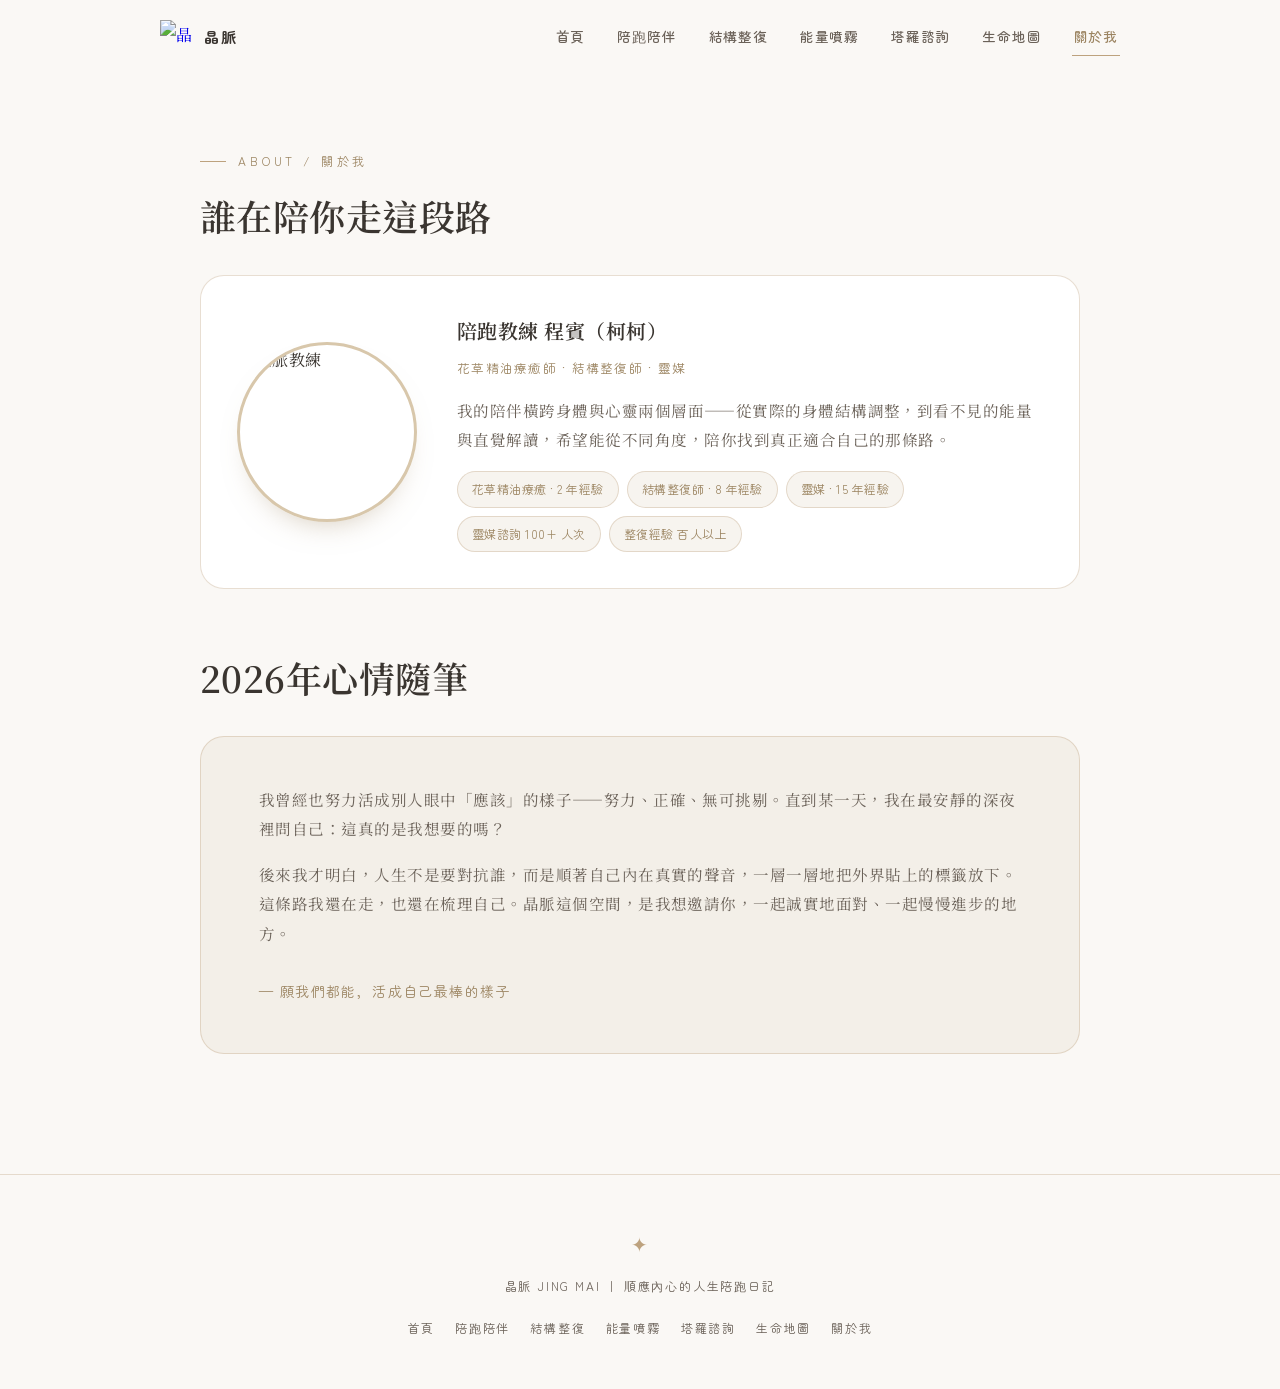
==== about.html @ c733b3c4 "Add files via upload" ====
<!DOCTYPE html>
<html lang="zh-Hant">
<head>
<meta charset="UTF-8">
<meta name="viewport" content="width=device-width, initial-scale=1.0">
<title>關於我｜晶脈</title>
<link rel="stylesheet" href="style.css">
<style>
  #about{ padding-top:150px; }
  #about .about-box{
    background:var(--bg-deep); border:1px solid var(--line); border-radius:24px;
    padding:48px clamp(24px,6vw,58px); margin-top:32px;
  }
  #about .sign{ margin-top:30px; font-family:var(--round); font-size:14px; color:var(--gold-deep); letter-spacing:.1em; }

  .coach-card{
    display:flex; gap:40px; align-items:center; flex-wrap:wrap;
    background:#fff; border:1px solid var(--line); border-radius:24px;
    padding:36px; margin-top:34px;
  }
  .coach-photo{
    width:180px; height:180px; border-radius:50%; overflow:hidden; flex-shrink:0;
    border:3px solid var(--gold-soft); box-shadow:0 16px 30px -18px rgba(157,133,98,0.5);
    margin:0 auto;
  }
  .coach-photo img{ width:100%; height:100%; object-fit:cover; }
  .coach-info{ flex:1 1 260px; }
  .coach-info h3{ font-size:20px; margin-bottom:6px; }
  .coach-info .role{ font-family:var(--round); font-size:12.5px; color:var(--gold-deep); letter-spacing:.1em; margin-bottom:16px; }
  .coach-tags{ display:flex; flex-wrap:wrap; gap:8px; margin-top:16px; }
  .coach-tags span{
    font-family:var(--round); font-size:12px; color:var(--gold-deep);
    background:rgba(189,162,126,0.12); border:1px solid var(--line);
    padding:6px 14px; border-radius:20px;
  }
</style>
</head>
<body>

<nav id="nav">
  <div class="nav-inner">
    <a href="index.html" class="nav-logo"><img src="logo.png" alt="晶脈"><span>晶脈</span></a>
    <div class="nav-links">
      <a href="index.html">首頁</a>
      <a href="companion.html">陪跑陪伴</a>
      <a href="bodywork.html">結構整復</a>
      <a href="spray.html">能量噴霧</a>
      <a href="tarot.html">塔羅諮詢</a>
      <a href="map.html">生命地圖</a>
      <a href="about.html" class="active">關於我</a>
    </div>
  </div>
</nav>

<section id="about">
  <div class="wrap">
    <div class="eyebrow">about / 關於我</div>
    <h2>誰在陪你走這段路</h2>

    <div class="coach-card">
      <div class="coach-photo"><img src="coach.jpeg" alt="晶脈教練"></div>
      <div class="coach-info">
        <h3>陪跑教練 程賓（柯柯）</h3>
        <div class="role">花草精油療癒師 · 結構整復師 · 靈媒</div>
        <p>我的陪伴橫跨身體與心靈兩個層面——從實際的身體結構調整，到看不見的能量與直覺解讀，希望能從不同角度，陪你找到真正適合自己的那條路。</p>
        <div class="coach-tags">
          <span>花草精油療癒 · 2 年經驗</span>
          <span>結構整復師 · 8 年經驗</span>
          <span>靈媒 · 15 年經驗</span>
          <span>靈媒諮詢 100+ 人次</span>
          <span>整復經驗 百人以上</span>
        </div>
      </div>
    </div>

    <h2 style="margin-top:64px;">2026年心情隨筆</h2>
    <div class="about-box">
      <p>我曾經也努力活成別人眼中「應該」的樣子——努力、正確、無可挑剔。直到某一天，我在最安靜的深夜裡問自己：這真的是我想要的嗎？</p>
      <p style="margin-top:16px;">後來我才明白，人生不是要對抗誰，而是順著自己內在真實的聲音，一層一層地把外界貼上的標籤放下。這條路我還在走，也還在梳理自己。晶脈這個空間，是我想邀請你，一起誠實地面對、一起慢慢進步的地方。</p>
      <div class="sign">— 願我們都能，活成自己最棒的樣子</div>
    </div>
  </div>
</section>

<footer>
  <span class="fmark">✦</span>
  晶脈 JING MAI ｜ 順應內心的人生陪跑日記
  <nav class="foot-links">
    <a href="index.html">首頁</a><a href="companion.html">陪跑陪伴</a><a href="bodywork.html">結構整復</a><a href="spray.html">能量噴霧</a><a href="tarot.html">塔羅諮詢</a><a href="map.html">生命地圖</a><a href="about.html">關於我</a>
  </nav>
</footer>

<script>
  window.addEventListener('scroll', () => {
    document.getElementById('nav').classList.toggle('scrolled', window.scrollY > 30);
  });
</script>
</body>
</html>
---- style.css ----
@import url('https://fonts.googleapis.com/css2?family=Noto+Serif+TC:wght@300;400;500;600;700&family=Zen+Maru+Gothic:wght@300;400;500;700&display=swap');

:root{
  --bg: #faf8f5;
  --bg-deep: #f3efe8;
  --gold: #bda27e;
  --gold-soft: #d8c7ab;
  --gold-deep: #9c8562;
  --ink: #3a3530;
  --ink-soft: #6b6259;
  --line: rgba(189,162,126,0.35);
  --serif: 'Noto Serif TC', serif;
  --round: 'Zen Maru Gothic', sans-serif;
}
*{box-sizing:border-box; margin:0; padding:0;}
html{scroll-behavior:smooth;}
body{
  background:var(--bg);
  color:var(--ink);
  font-family:var(--serif);
  line-height:1.9;
  letter-spacing:0.03em;
  overflow-x:hidden;
}
::selection{background:var(--gold-soft); color:var(--ink);}
img{max-width:100%; display:block;}

/* ---------- NAV ---------- */
nav{
  position:fixed; top:0; left:0; right:0; z-index:100;
  display:flex; align-items:center; justify-content:center;
  padding:16px 20px;
  background:rgba(250,248,245,0.8);
  backdrop-filter:blur(10px);
  -webkit-backdrop-filter:blur(10px);
  border-bottom:1px solid transparent;
  transition:border-color .4s ease, box-shadow .4s ease;
}
nav.scrolled{ border-color:var(--line); box-shadow:0 8px 24px -20px rgba(60,50,30,0.4); }
.nav-inner{
  width:100%; max-width:960px;
  display:flex; align-items:center; justify-content:space-between; gap:12px;
}
.nav-logo{ display:flex; align-items:center; gap:10px; text-decoration:none; }
.nav-logo img{ width:34px; height:34px; object-fit:contain; }
.nav-logo span{ font-family:var(--round); font-size:15px; font-weight:700; color:var(--ink); letter-spacing:.1em; }
.nav-links{
  display:flex; gap:clamp(8px,2.4vw,28px); flex-wrap:wrap; justify-content:flex-end;
  font-family:var(--round); font-size:13.5px; font-weight:500;
}
.nav-links a{
  color:var(--ink-soft); text-decoration:none; position:relative;
  padding:8px 2px; letter-spacing:0.06em;
  transition:color .3s ease;
}
.nav-links a::after{
  content:''; position:absolute; left:0; bottom:2px; height:1px; width:0;
  background:var(--gold); transition:width .35s ease;
}
.nav-links a:hover{ color:var(--gold-deep); }
.nav-links a:hover::after{ width:100%; }
.nav-links a.active{ color:var(--gold-deep); }
.nav-links a.active::after{ width:100%; }

section{ position:relative; padding:130px 20px 100px; }
.wrap{ max-width:880px; margin:0 auto; }
.eyebrow{
  font-family:var(--round); font-size:12px; letter-spacing:0.32em;
  color:var(--gold-deep); text-transform:uppercase; margin-bottom:18px;
  display:flex; align-items:center; gap:12px;
}
.eyebrow::before{ content:''; width:26px; height:1px; background:var(--gold); display:inline-block; flex-shrink:0; }

h1,h2,h3{ font-weight:600; color:var(--ink); }
h2{ font-size:clamp(24px,3.2vw,36px); margin-bottom:18px; line-height:1.4; }
p{ color:var(--ink-soft); font-size:15.5px; }

.btn{
  font-family:var(--round); font-size:14px; letter-spacing:0.06em;
  padding:14px 32px; border-radius:30px; text-decoration:none;
  display:inline-block; transition:all .35s ease; border:1px solid var(--gold);
}
.btn-primary{ background:var(--gold); color:#fff; }
.btn-primary:hover{ background:var(--gold-deep); box-shadow:0 12px 24px -10px rgba(157,133,98,0.55); transform:translateY(-2px); }
.btn-ghost{ background:transparent; color:var(--gold-deep); }
.btn-ghost:hover{ background:rgba(189,162,126,0.1); transform:translateY(-2px); }

.divider{ display:flex; align-items:center; gap:16px; max-width:880px; margin:0 auto; color:var(--gold); opacity:.6; }
.divider .l,.divider .r{ flex:1; height:1px; background:linear-gradient(90deg, transparent, var(--gold), transparent); }
.divider span{ font-size:12px; letter-spacing:0.3em; font-family:var(--round); }

footer{
  text-align:center; padding:50px 20px 44px; font-family:var(--round);
  font-size:12px; color:var(--ink-soft); letter-spacing:.15em;
  border-top:1px solid var(--line); margin-top:20px;
}
footer .fmark{ color:var(--gold); font-size:20px; display:block; margin-bottom:12px; }
footer nav.foot-links{ position:static; background:none; backdrop-filter:none; padding:16px 0 0; display:flex; flex-wrap:wrap; justify-content:center; }
footer .foot-links a{ color:var(--ink-soft); text-decoration:none; margin:4px 10px; white-space:nowrap; }
footer .foot-links a:hover{ color:var(--gold-deep); }

@media (prefers-reduced-motion: reduce){
  *{ animation-duration:0.01ms !important; animation-iteration-count:1 !important; transition-duration:0.01ms !important; }
}

@media(max-width:640px){
  section{ padding:110px 18px 80px; }
  .nav-inner{ flex-direction:column; gap:10px; }
  .nav-links{ justify-content:center; }
}

/* ========== 共用元件（服務卡片 / 價格 / 提醒 / CTA） ========== */
.cat-grid{ display:grid; grid-template-columns:1fr 1fr; gap:28px; margin-top:44px; }
@media(max-width:720px){ .cat-grid{ grid-template-columns:1fr; } }

.cat-card{
  background:#fff; border:1px solid var(--line); border-radius:22px;
  padding:40px 32px; position:relative; overflow:hidden;
  transition:transform .4s ease, box-shadow .4s ease;
  display:block; text-decoration:none; color:inherit; cursor:pointer;
}
.cat-card:hover{ transform:translateY(-6px); box-shadow:0 30px 50px -30px rgba(157,133,98,0.35); }
.cat-card .tag{ font-family:var(--round); font-size:12px; color:var(--gold-deep); letter-spacing:0.18em; }
.cat-card h3{ font-size:22px; margin:12px 0 12px; }
.cat-card p{ font-size:14.5px; }
.cat-card .mark{ position:absolute; right:-6px; top:-16px; font-size:80px; font-family:var(--serif); color:var(--gold); opacity:.08; }
.cat-card ul{ margin-top:18px; padding-left:0; list-style:none; }
.cat-card li{ font-size:14px; color:var(--ink-soft); padding:8px 0; border-top:1px solid var(--line); display:flex; gap:8px; }
.cat-card li::before{ content:'·'; color:var(--gold-deep); font-weight:700; }
.cat-card .price{ margin-top:20px; font-family:var(--round); font-size:13px; color:var(--gold-deep); }
.cat-card .tap-hint{
  margin-top:18px; font-family:var(--round); font-size:12.5px; color:#06C755; font-weight:700;
  display:flex; align-items:center; gap:6px;
}
.cat-icon{ width:46px; height:46px; margin-bottom:14px; color:var(--gold-deep); }

.flow-steps{ margin-top:22px; padding-top:20px; border-top:1px dashed var(--line); }
.flow-steps .flow-label{ font-family:var(--round); font-size:11.5px; color:var(--gold-deep); letter-spacing:.15em; margin-bottom:12px; }
.flow-step{ display:flex; gap:12px; padding:8px 0; }
.flow-step .fn{
  width:22px; height:22px; border-radius:50%; background:var(--gold); color:#fff;
  font-family:var(--round); font-size:11px; display:flex; align-items:center; justify-content:center;
  flex-shrink:0; margin-top:1px;
}
.flow-step .ft{ font-size:13.5px; color:var(--ink-soft); }
.flow-step .ft b{ color:var(--ink); font-weight:600; }

.price-list{ margin-top:20px; padding-top:18px; border-top:1px dashed var(--line); }
.price-row{ display:flex; justify-content:space-between; align-items:baseline; gap:12px; padding:9px 0; font-size:14px; }
.price-row .p-name{ color:var(--ink); }
.price-row .p-name small{ display:block; font-size:11.5px; color:var(--ink-soft); margin-top:2px; }
.price-row .p-num{ font-family:var(--round); color:var(--gold-deep); font-weight:700; white-space:nowrap; }

.disclaimer{
  margin-top:18px; padding-top:16px; border-top:1px solid var(--line);
  font-size:12px; color:var(--ink-soft); line-height:1.7;
}

.brand-belief{
  margin-top:36px; background:#fff; border:1px solid var(--line); border-radius:22px;
  padding:34px 32px; text-align:center;
}
.brand-belief p{ font-size:14.5px; line-height:1.9; max-width:640px; margin:0 auto; }
.brand-belief p + p{ margin-top:12px; }

.section-divider{ margin:64px 0 0; }

.line-cta{
  margin-top:50px; background:var(--bg-deep); border:1px solid var(--line); border-radius:22px;
  padding:36px 32px; text-align:center;
}
.line-cta h3{ font-size:19px; margin-bottom:10px; }
.line-cta p{ font-size:14px; max-width:440px; margin:0 auto 22px; }
.line-btn{
  display:inline-flex; align-items:center; gap:10px;
  background:#06C755; color:#fff; font-family:var(--round); font-size:15px; font-weight:700;
  padding:14px 34px; border-radius:30px; text-decoration:none;
  transition:all .3s ease;
}
.line-btn:hover{ background:#05a648; transform:translateY(-2px); box-shadow:0 12px 24px -10px rgba(6,199,85,0.5); }
.line-btn svg{ width:20px; height:20px; }

/* 首頁服務並列卡片 */
.pillar-grid{ display:grid; grid-template-columns:repeat(auto-fit, minmax(220px,1fr)); gap:22px; margin-top:50px; }
.pillar-card{
  background:#fff; border:1px solid var(--line); border-radius:20px; padding:34px 26px;
  text-align:left; text-decoration:none; color:inherit; display:block;
  transition:transform .4s ease, box-shadow .4s ease;
}
.pillar-card:hover{ transform:translateY(-6px); box-shadow:0 26px 44px -28px rgba(157,133,98,0.4); }
.pillar-card .cat-icon{ margin-bottom:16px; }
.pillar-card h3{ font-size:18px; margin-bottom:8px; }
.pillar-card p{ font-size:13.5px; }
.pillar-card .go{ margin-top:16px; font-family:var(--round); font-size:12.5px; color:var(--gold-deep); font-weight:700; }
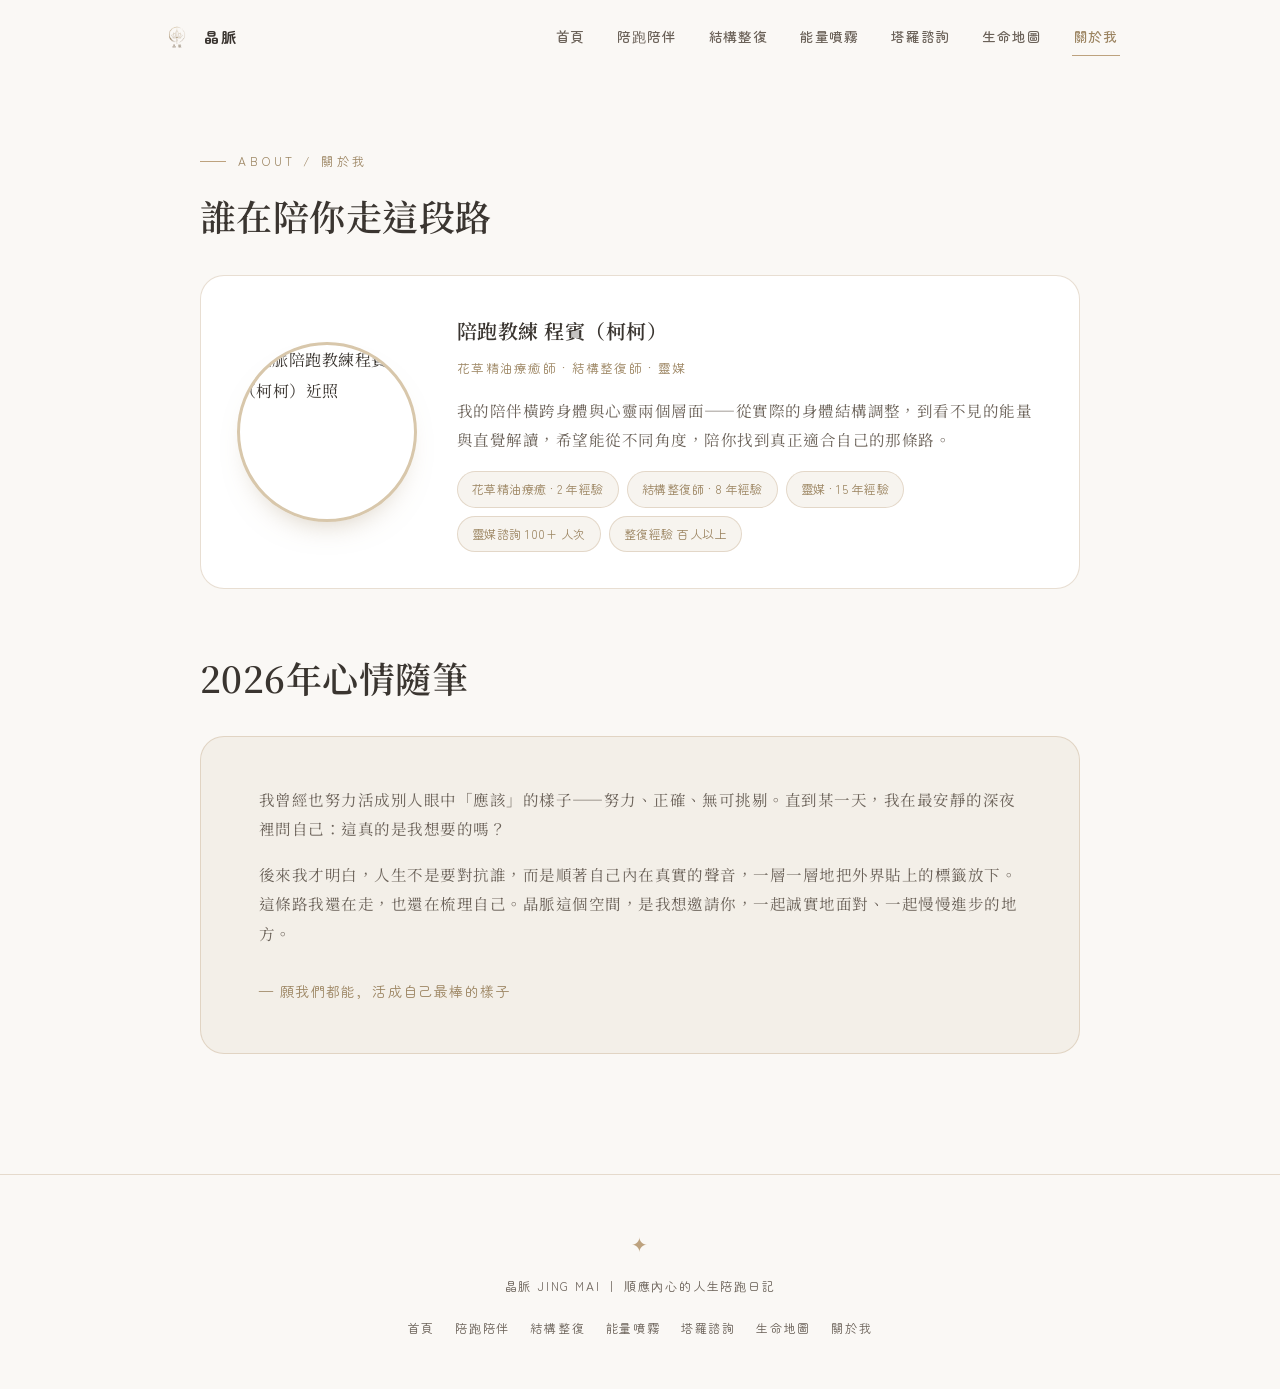
==== commit 8910b2ab: "Add files via upload" ====
--- a/about.html
+++ b/about.html
@@ -4,6 +4,19 @@
 <meta charset="UTF-8">
 <meta name="viewport" content="width=device-width, initial-scale=1.0">
 <title>關於我｜晶脈</title>
+<meta name="description" content="晶脈陪跑教練程賓（柯柯），花草精油療癒師、結構整復師與靈媒，橫跨身體與心靈，陪你找到真正適合自己的路。">
+<meta property="og:type" content="website">
+<meta property="og:site_name" content="晶脈 JING MAI">
+<meta property="og:title" content="關於我｜晶脈">
+<meta property="og:description" content="晶脈陪跑教練程賓（柯柯），花草精油療癒師、結構整復師與靈媒，橫跨身體與心靈，陪你找到真正適合自己的路。">
+<meta property="og:image" content="og-image.png">
+<meta property="og:locale" content="zh_TW">
+<meta name="twitter:card" content="summary_large_image">
+<link rel="icon" type="image/png" href="favicon-32.png">
+<link rel="apple-touch-icon" href="apple-touch-icon.png">
+<link rel="preconnect" href="https://fonts.googleapis.com">
+<link rel="preconnect" href="https://fonts.gstatic.com" crossorigin>
+<link rel="stylesheet" href="https://fonts.googleapis.com/css2?family=Noto+Serif+TC:wght@300;400;500;600;700&family=Zen+Maru+Gothic:wght@300;400;500;700&display=swap">
 <link rel="stylesheet" href="style.css">
 <style>
   #about{ padding-top:150px; }
@@ -36,10 +49,11 @@
 </style>
 </head>
 <body>
+<a href="#about" class="skip-link">跳至主要內容</a>
 
 <nav id="nav">
   <div class="nav-inner">
-    <a href="index.html" class="nav-logo"><img src="logo.png" alt="晶脈"><span>晶脈</span></a>
+    <a href="index.html" class="nav-logo"><img src="logo-nav.png" alt="晶脈 logo" width="34" height="34" decoding="async"><span>晶脈</span></a>
     <div class="nav-links">
       <a href="index.html">首頁</a>
       <a href="companion.html">陪跑陪伴</a>
@@ -58,7 +72,7 @@
     <h2>誰在陪你走這段路</h2>
 
     <div class="coach-card">
-      <div class="coach-photo"><img src="coach.jpeg" alt="晶脈教練"></div>
+      <div class="coach-photo"><img src="coach-sq.jpg" alt="晶脈陪跑教練程賓（柯柯）近照" width="360" height="360" decoding="async"></div>
       <div class="coach-info">
         <h3>陪跑教練 程賓（柯柯）</h3>
         <div class="role">花草精油療癒師 · 結構整復師 · 靈媒</div>
--- a/style.css
+++ b/style.css
@@ -1,5 +1,3 @@
-@import url('https://fonts.googleapis.com/css2?family=Noto+Serif+TC:wght@300;400;500;600;700&family=Zen+Maru+Gothic:wght@300;400;500;700&display=swap');
-
 :root{
   --bg: #faf8f5;
   --bg-deep: #f3efe8;
@@ -102,6 +100,28 @@
 @media (prefers-reduced-motion: reduce){
   *{ animation-duration:0.01ms !important; animation-iteration-count:1 !important; transition-duration:0.01ms !important; }
 }
+
+/* ---------- 無障礙 ---------- */
+.skip-link{
+  position:fixed; left:12px; top:12px; z-index:200;
+  background:var(--gold); color:#fff; font-family:var(--round); font-size:13px;
+  padding:10px 18px; border-radius:10px; text-decoration:none;
+  transform:translateY(-150%); opacity:0;
+  transition:transform .25s ease, opacity .25s ease;
+}
+.skip-link:focus{ transform:translateY(0); opacity:1; }
+
+a:focus-visible, button:focus-visible, .q-opt:focus-visible, .chakra-head:focus-visible{
+  outline:2px solid var(--gold-deep); outline-offset:3px; border-radius:6px;
+}
+
+/* ---------- LINE CTA 加入 QR code ---------- */
+.line-cta-inner{ display:flex; flex-direction:column; align-items:center; gap:20px; }
+.line-qr{
+  width:112px; height:112px; padding:8px; background:#fff; border-radius:14px;
+  border:1px solid var(--line); box-shadow:0 10px 22px -14px rgba(60,50,30,0.35);
+}
+.line-qr-cap{ font-family:var(--round); font-size:11px; color:var(--ink-soft); margin-top:8px; letter-spacing:.05em; }
 
 @media(max-width:640px){
   section{ padding:110px 18px 80px; }
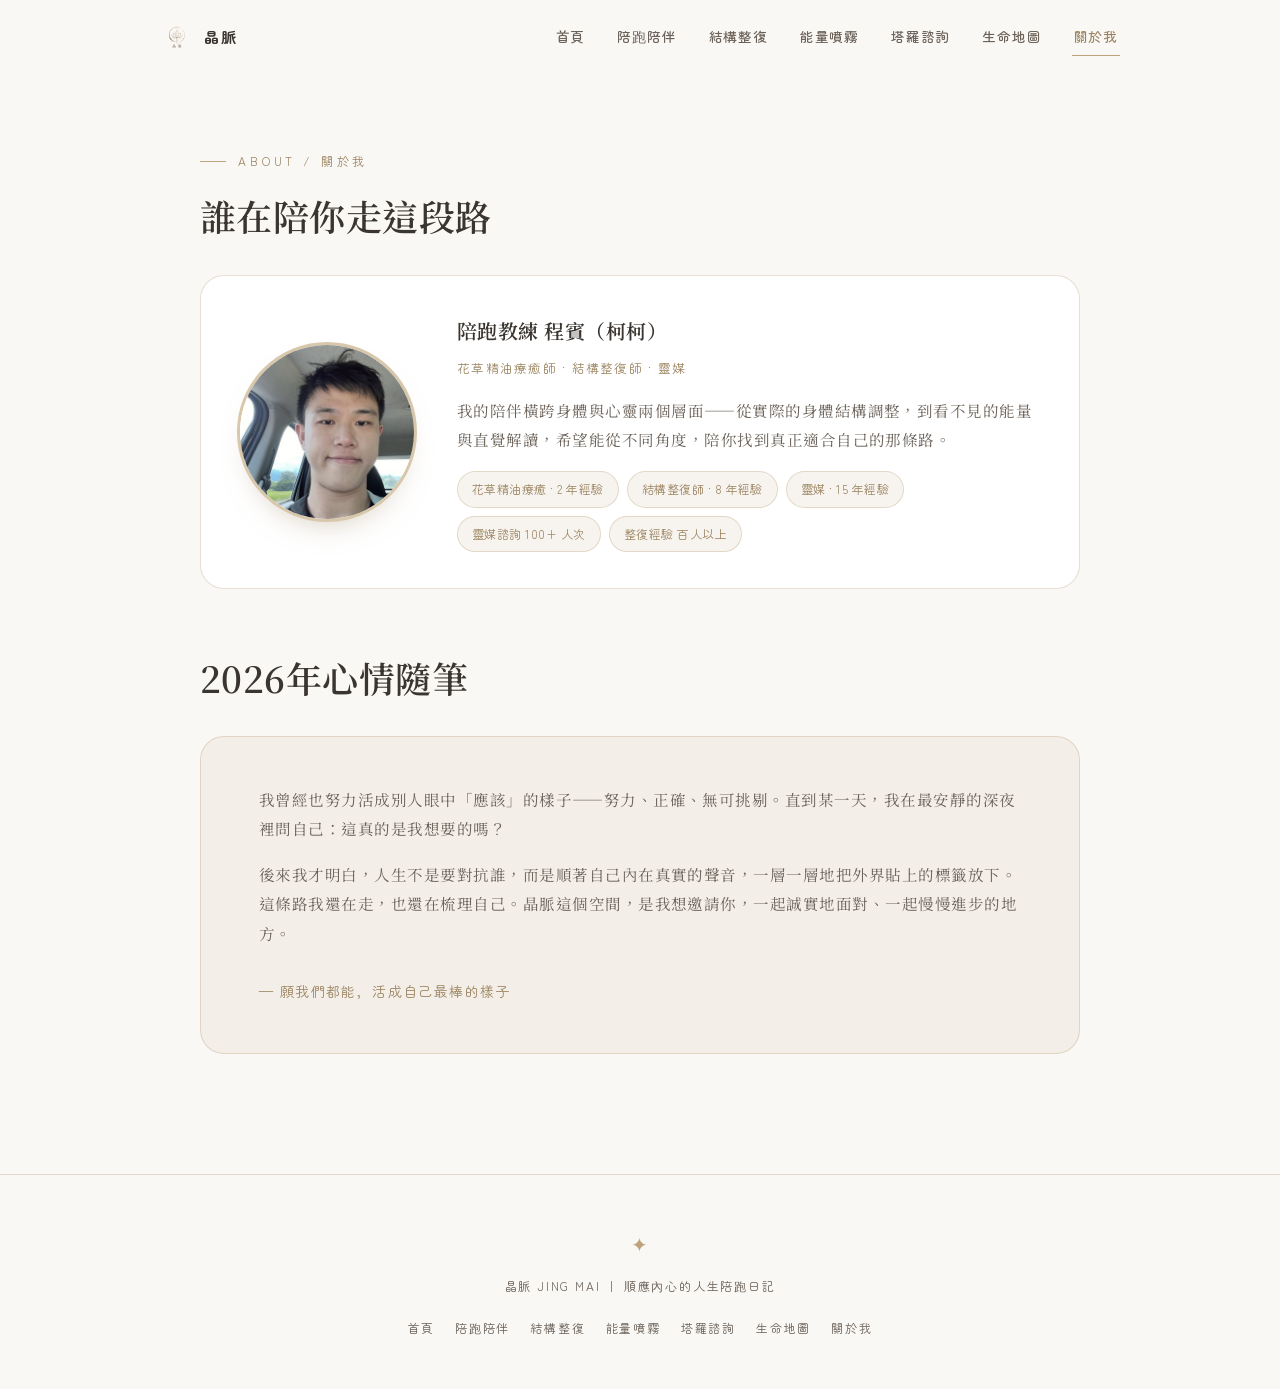
==== commit 60806a9c: "Add files via upload" ====
--- a/about.html
+++ b/about.html
@@ -72,7 +72,7 @@
     <h2>誰在陪你走這段路</h2>
 
     <div class="coach-card">
-      <div class="coach-photo"><img src="coach-sq.jpg" alt="晶脈陪跑教練程賓（柯柯）近照" width="360" height="360" decoding="async"></div>
+      <div class="coach-photo"><img src="coach-sq.jpeg" alt="晶脈陪跑教練程賓（柯柯）近照" width="360" height="360" decoding="async"></div>
       <div class="coach-info">
         <h3>陪跑教練 程賓（柯柯）</h3>
         <div class="role">花草精油療癒師 · 結構整復師 · 靈媒</div>
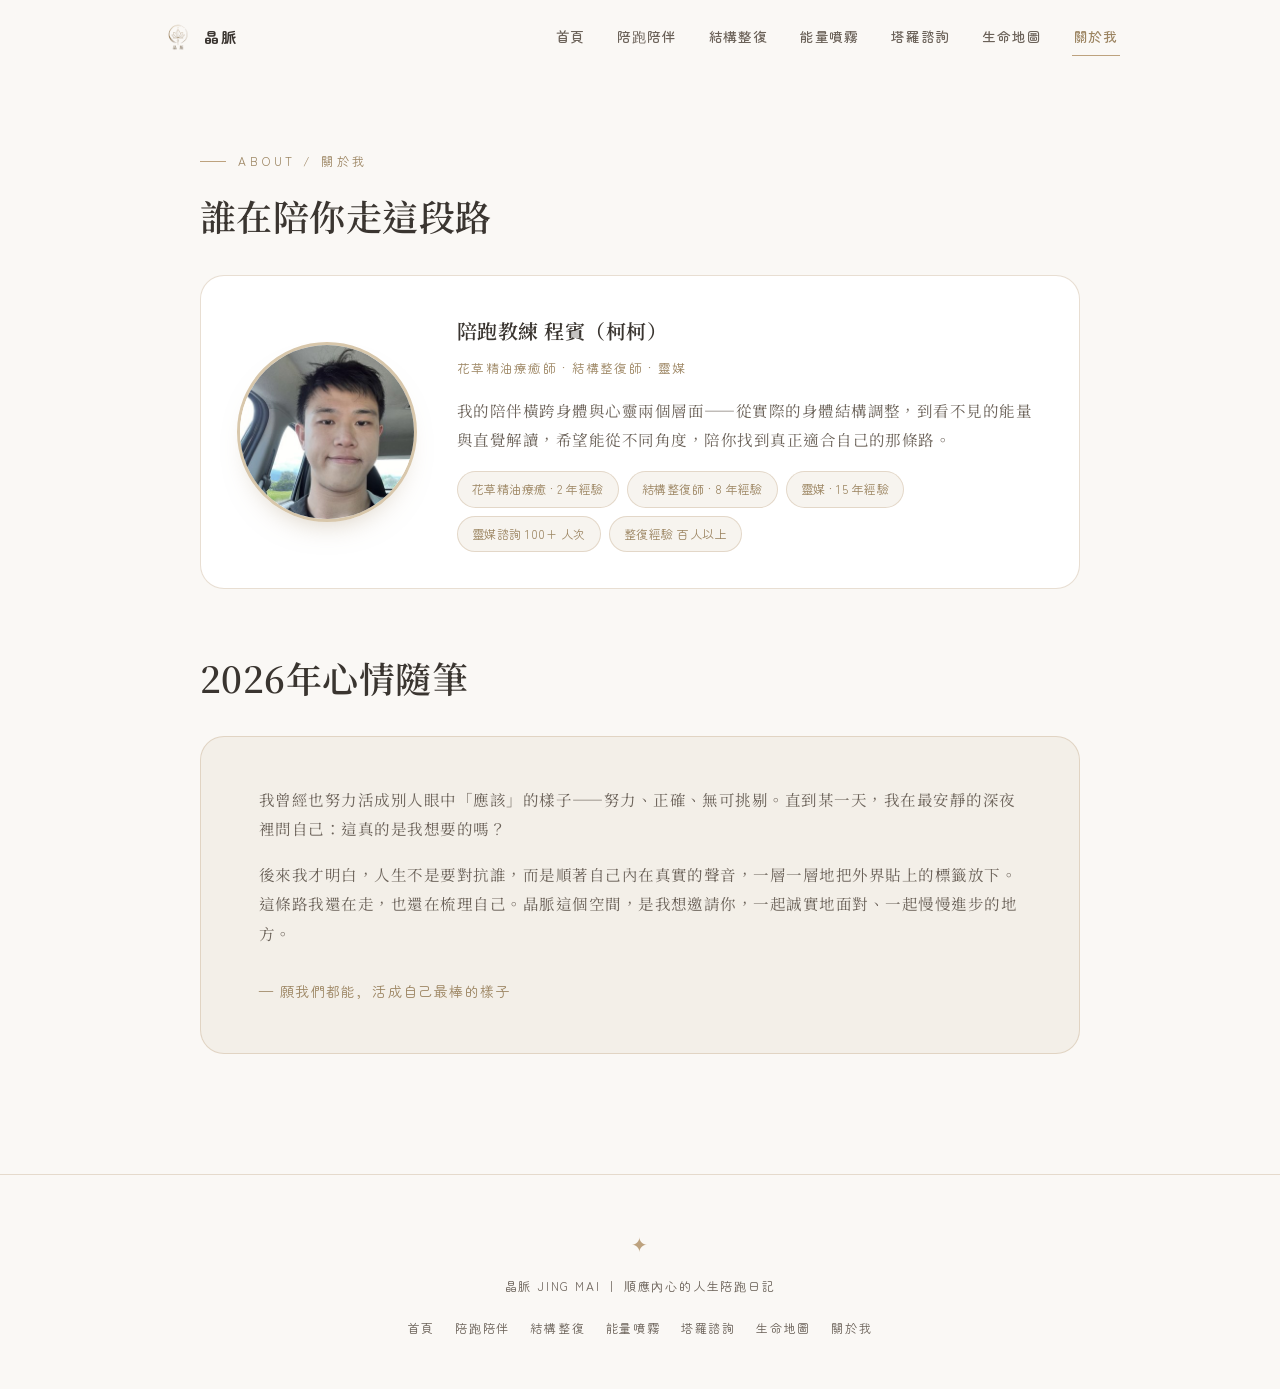
==== commit 7bb1d7fe: "Add files via upload" ====
--- a/about.html
+++ b/about.html
@@ -9,11 +9,11 @@
 <meta property="og:site_name" content="晶脈 JING MAI">
 <meta property="og:title" content="關於我｜晶脈">
 <meta property="og:description" content="晶脈陪跑教練程賓（柯柯），花草精油療癒師、結構整復師與靈媒，橫跨身體與心靈，陪你找到真正適合自己的路。">
-<meta property="og:image" content="og-image.png">
+<meta property="og:image" content="og-image.png?v=2">
 <meta property="og:locale" content="zh_TW">
 <meta name="twitter:card" content="summary_large_image">
-<link rel="icon" type="image/png" href="favicon-32.png">
-<link rel="apple-touch-icon" href="apple-touch-icon.png">
+<link rel="icon" type="image/png" href="favicon-32.png?v=2">
+<link rel="apple-touch-icon" href="apple-touch-icon.png?v=2">
 <link rel="preconnect" href="https://fonts.googleapis.com">
 <link rel="preconnect" href="https://fonts.gstatic.com" crossorigin>
 <link rel="stylesheet" href="https://fonts.googleapis.com/css2?family=Noto+Serif+TC:wght@300;400;500;600;700&family=Zen+Maru+Gothic:wght@300;400;500;700&display=swap">
@@ -53,7 +53,7 @@
 
 <nav id="nav">
   <div class="nav-inner">
-    <a href="index.html" class="nav-logo"><img src="logo-nav.png" alt="晶脈 logo" width="34" height="34" decoding="async"><span>晶脈</span></a>
+    <a href="index.html" class="nav-logo"><img src="logo-nav.png?v=2" alt="晶脈 logo" width="34" height="34" decoding="async"><span>晶脈</span></a>
     <div class="nav-links">
       <a href="index.html">首頁</a>
       <a href="companion.html">陪跑陪伴</a>
@@ -72,7 +72,7 @@
     <h2>誰在陪你走這段路</h2>
 
     <div class="coach-card">
-      <div class="coach-photo"><img src="coach-sq.jpeg" alt="晶脈陪跑教練程賓（柯柯）近照" width="360" height="360" decoding="async"></div>
+      <div class="coach-photo"><img src="coach-sq.jpeg?v=2" alt="晶脈陪跑教練程賓（柯柯）近照" width="360" height="360" decoding="async"></div>
       <div class="coach-info">
         <h3>陪跑教練 程賓（柯柯）</h3>
         <div class="role">花草精油療癒師 · 結構整復師 · 靈媒</div>
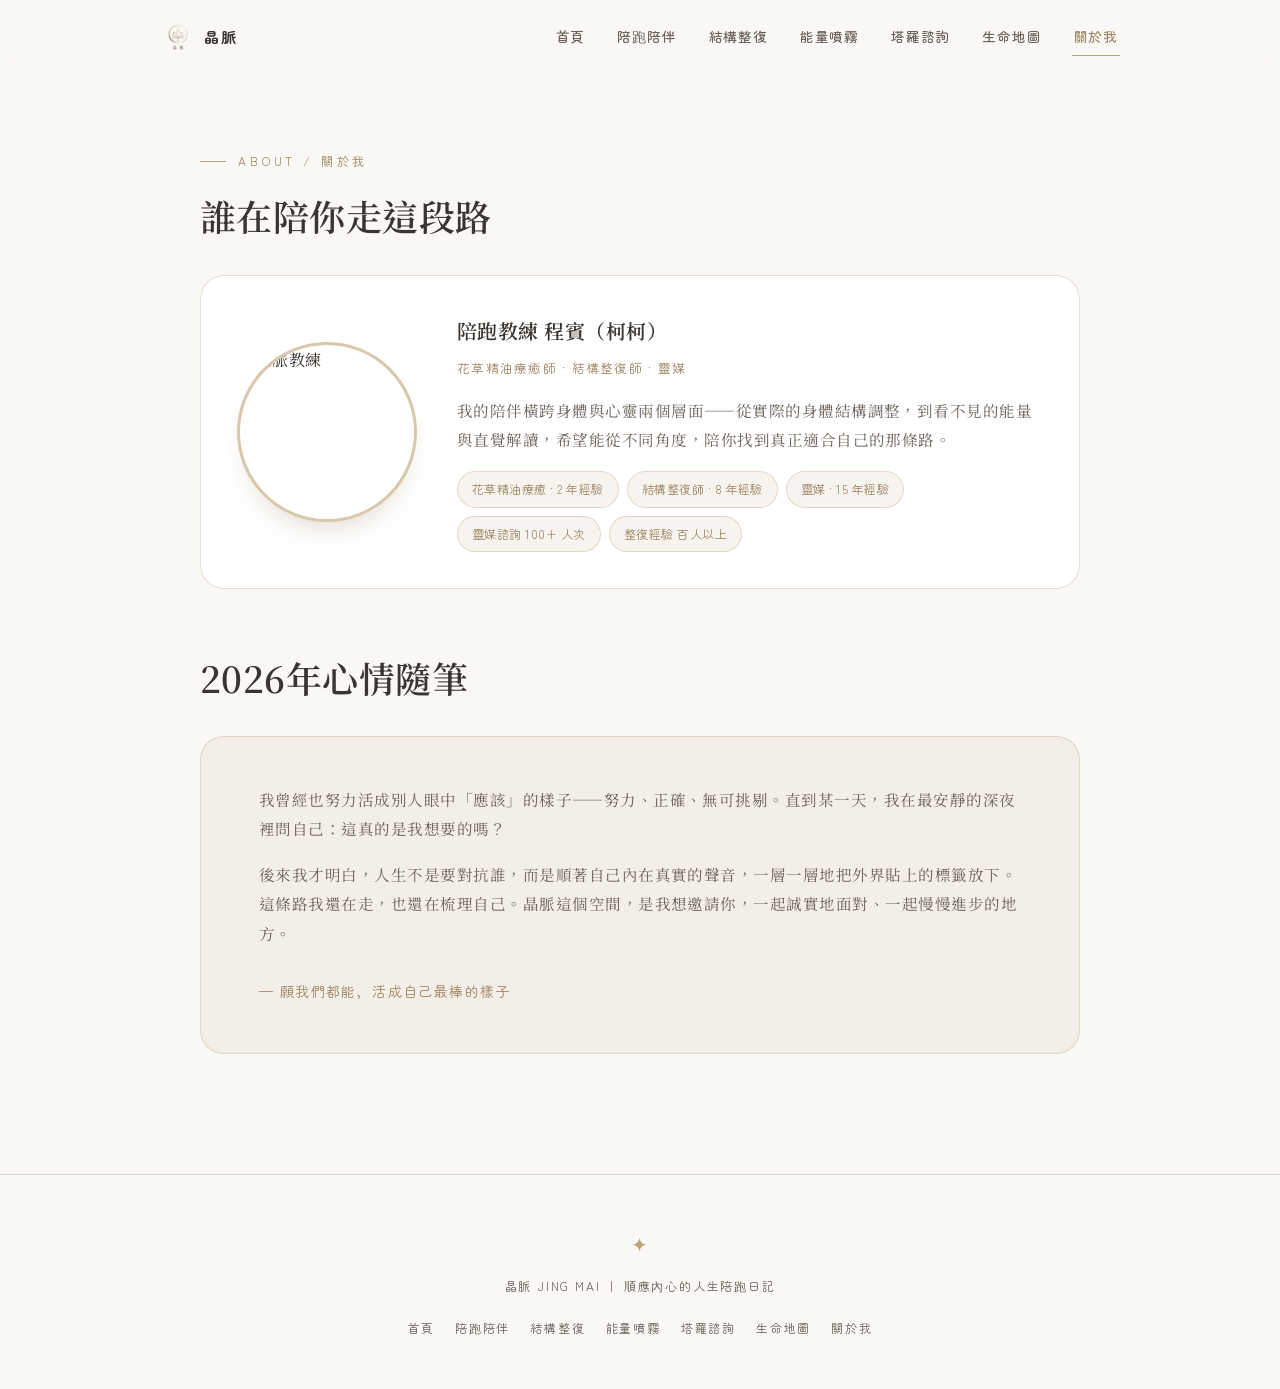
==== commit 60571765: "Add files via upload" ====
--- a/about.html
+++ b/about.html
@@ -4,20 +4,10 @@
 <meta charset="UTF-8">
 <meta name="viewport" content="width=device-width, initial-scale=1.0">
 <title>關於我｜晶脈</title>
-<meta name="description" content="晶脈陪跑教練程賓（柯柯），花草精油療癒師、結構整復師與靈媒，橫跨身體與心靈，陪你找到真正適合自己的路。">
-<meta property="og:type" content="website">
-<meta property="og:site_name" content="晶脈 JING MAI">
-<meta property="og:title" content="關於我｜晶脈">
-<meta property="og:description" content="晶脈陪跑教練程賓（柯柯），花草精油療癒師、結構整復師與靈媒，橫跨身體與心靈，陪你找到真正適合自己的路。">
-<meta property="og:image" content="og-image.png?v=2">
-<meta property="og:locale" content="zh_TW">
-<meta name="twitter:card" content="summary_large_image">
-<link rel="icon" type="image/png" href="favicon-32.png?v=2">
-<link rel="apple-touch-icon" href="apple-touch-icon.png?v=2">
-<link rel="preconnect" href="https://fonts.googleapis.com">
-<link rel="preconnect" href="https://fonts.gstatic.com" crossorigin>
-<link rel="stylesheet" href="https://fonts.googleapis.com/css2?family=Noto+Serif+TC:wght@300;400;500;600;700&family=Zen+Maru+Gothic:wght@300;400;500;700&display=swap">
 <link rel="stylesheet" href="style.css">
+<link rel="icon" type="image/png" sizes="32x32" href="favicon-32.png">
+<link rel="apple-touch-icon" href="apple-touch-icon.png">
+<meta property="og:image" content="og-image.png">
 <style>
   #about{ padding-top:150px; }
   #about .about-box{
@@ -49,11 +39,10 @@
 </style>
 </head>
 <body>
-<a href="#about" class="skip-link">跳至主要內容</a>
 
 <nav id="nav">
   <div class="nav-inner">
-    <a href="index.html" class="nav-logo"><img src="logo-nav.png?v=2" alt="晶脈 logo" width="34" height="34" decoding="async"><span>晶脈</span></a>
+    <a href="index.html" class="nav-logo"><img src="logo-nav.png" alt="晶脈"><span>晶脈</span></a>
     <div class="nav-links">
       <a href="index.html">首頁</a>
       <a href="companion.html">陪跑陪伴</a>
@@ -72,7 +61,7 @@
     <h2>誰在陪你走這段路</h2>
 
     <div class="coach-card">
-      <div class="coach-photo"><img src="coach-sq.jpeg?v=2" alt="晶脈陪跑教練程賓（柯柯）近照" width="360" height="360" decoding="async"></div>
+      <div class="coach-photo"><img src="coach.jpeg" alt="晶脈教練"></div>
       <div class="coach-info">
         <h3>陪跑教練 程賓（柯柯）</h3>
         <div class="role">花草精油療癒師 · 結構整復師 · 靈媒</div>
--- a/style.css
+++ b/style.css
@@ -1,3 +1,5 @@
+@import url('https://fonts.googleapis.com/css2?family=Noto+Serif+TC:wght@300;400;500;600;700&family=Zen+Maru+Gothic:wght@300;400;500;700&display=swap');
+
 :root{
   --bg: #faf8f5;
   --bg-deep: #f3efe8;
@@ -101,28 +103,6 @@
   *{ animation-duration:0.01ms !important; animation-iteration-count:1 !important; transition-duration:0.01ms !important; }
 }
 
-/* ---------- 無障礙 ---------- */
-.skip-link{
-  position:fixed; left:12px; top:12px; z-index:200;
-  background:var(--gold); color:#fff; font-family:var(--round); font-size:13px;
-  padding:10px 18px; border-radius:10px; text-decoration:none;
-  transform:translateY(-150%); opacity:0;
-  transition:transform .25s ease, opacity .25s ease;
-}
-.skip-link:focus{ transform:translateY(0); opacity:1; }
-
-a:focus-visible, button:focus-visible, .q-opt:focus-visible, .chakra-head:focus-visible{
-  outline:2px solid var(--gold-deep); outline-offset:3px; border-radius:6px;
-}
-
-/* ---------- LINE CTA 加入 QR code ---------- */
-.line-cta-inner{ display:flex; flex-direction:column; align-items:center; gap:20px; }
-.line-qr{
-  width:112px; height:112px; padding:8px; background:#fff; border-radius:14px;
-  border:1px solid var(--line); box-shadow:0 10px 22px -14px rgba(60,50,30,0.35);
-}
-.line-qr-cap{ font-family:var(--round); font-size:11px; color:var(--ink-soft); margin-top:8px; letter-spacing:.05em; }
-
 @media(max-width:640px){
   section{ padding:110px 18px 80px; }
   .nav-inner{ flex-direction:column; gap:10px; }
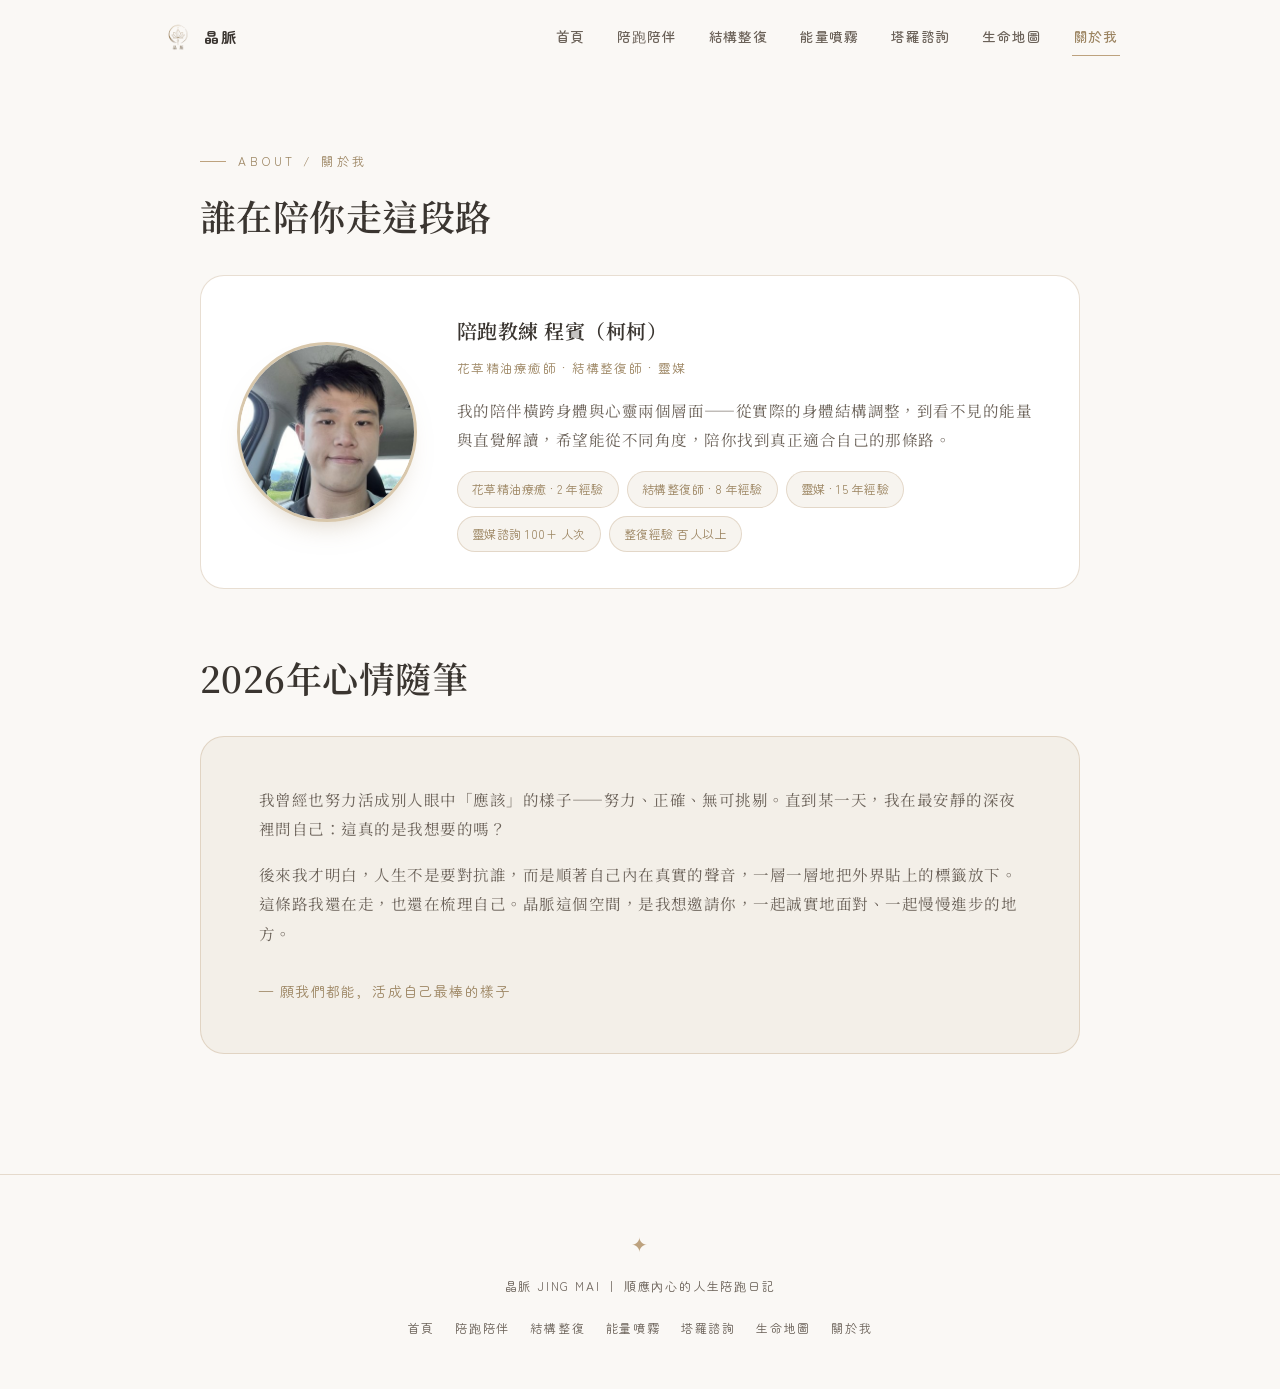
==== commit 33d47b91: "Add files via upload" ====
--- a/about.html
+++ b/about.html
@@ -61,7 +61,7 @@
     <h2>誰在陪你走這段路</h2>
 
     <div class="coach-card">
-      <div class="coach-photo"><img src="coach.jpeg" alt="晶脈教練"></div>
+      <div class="coach-photo"><img src="coach-sq.jpeg" alt="晶脈教練"></div>
       <div class="coach-info">
         <h3>陪跑教練 程賓（柯柯）</h3>
         <div class="role">花草精油療癒師 · 結構整復師 · 靈媒</div>
